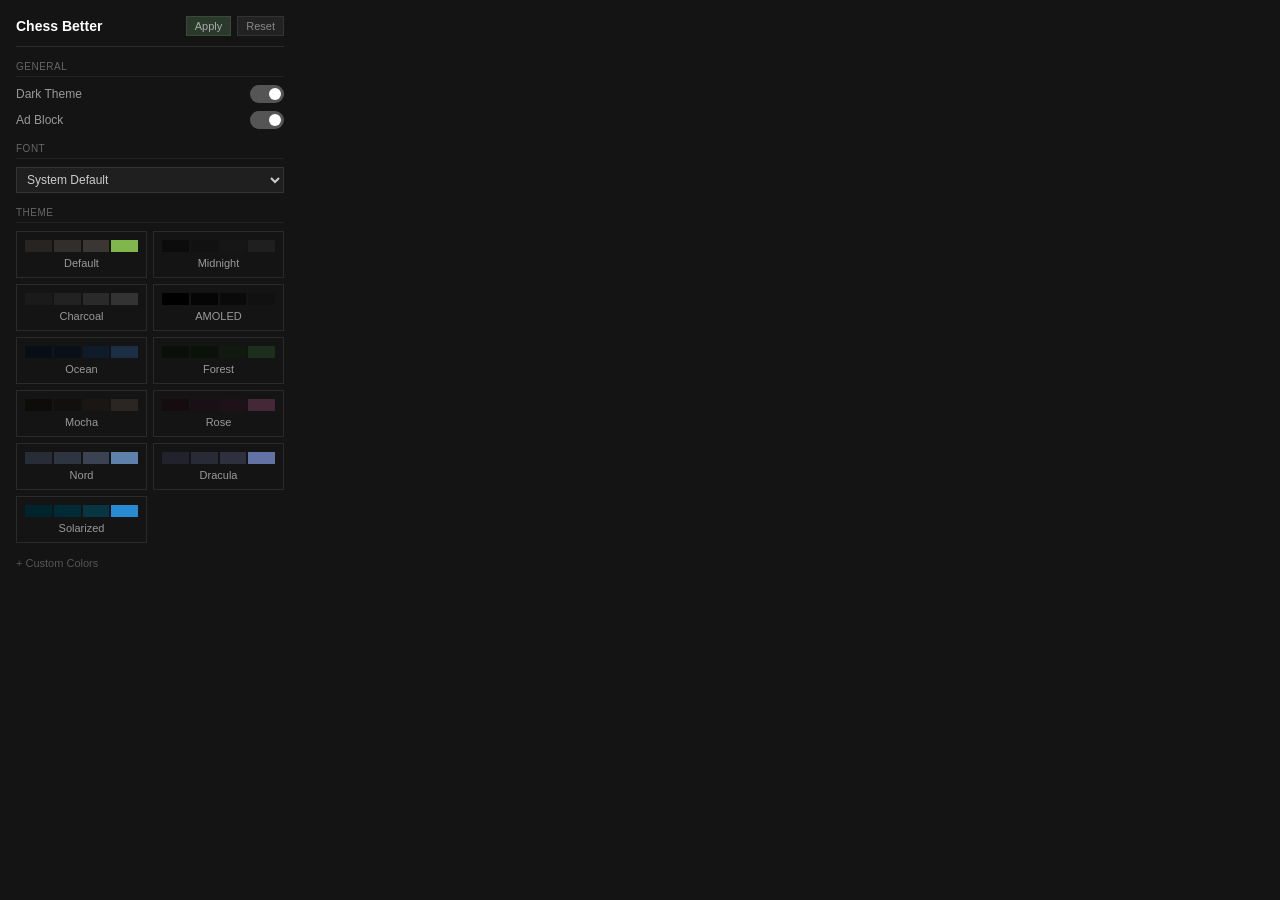
==== popup.html @ ce78c3da "first commit" ====
<!DOCTYPE html>
<html>
<head>
  <meta charset="utf-8">
  <style>
    * { margin: 0; padding: 0; box-sizing: border-box; }

    body {
      width: 300px;
      max-height: 520px;
      overflow-y: auto;
      padding: 16px;
      background: #141414;
      color: #ccc;
      font-family: -apple-system, BlinkMacSystemFont, 'Segoe UI', sans-serif;
      font-size: 12px;
    }

    .header {
      margin-bottom: 14px;
      padding-bottom: 10px;
      border-bottom: 1px solid #2a2a2a;
      font-size: 14px;
      font-weight: 600;
      color: #fff;
      display: flex;
      justify-content: space-between;
      align-items: center;
    }

    .header-btns {
      display: flex;
      gap: 6px;
    }

    .header-btn {
      font-size: 11px;
      background: #222;
      border: 1px solid #333;
      color: #888;
      padding: 3px 8px;
      cursor: pointer;
    }

    .header-btn:hover { background: #2a2a2a; color: #aaa; }

    .apply-btn {
      background: #2a3a2a !important;
      border-color: #3a4a3a !important;
      color: #aaa !important;
    }

    .apply-btn:hover { background: #3a4a3a !important; color: #ccc !important; }

    .section {
      margin-bottom: 14px;
    }

    .section-title {
      font-size: 10px;
      text-transform: uppercase;
      letter-spacing: 0.5px;
      color: #666;
      margin-bottom: 8px;
      padding-bottom: 4px;
      border-bottom: 1px solid #222;
    }

    .row {
      display: flex;
      align-items: center;
      justify-content: space-between;
      margin-bottom: 8px;
    }

    .label { color: #999; font-size: 12px; }

    .toggle {
      position: relative;
      width: 34px;
      height: 18px;
    }

    .toggle input { opacity: 0; width: 0; height: 0; }

    .slider {
      position: absolute;
      inset: 0;
      background: #333;
      border-radius: 9px;
      cursor: pointer;
    }

    .slider::before {
      content: '';
      position: absolute;
      width: 12px;
      height: 12px;
      left: 3px;
      top: 3px;
      background: #fff;
      border-radius: 50%;
      transition: transform 0.15s;
    }

    .toggle input:checked + .slider { background: #555; }
    .toggle input:checked + .slider::before { transform: translateX(16px); }

    /* Theme presets */
    .theme-grid {
      display: grid;
      grid-template-columns: 1fr 1fr;
      gap: 6px;
      margin-bottom: 4px;
    }

    .theme-card {
      padding: 8px;
      border: 1px solid #2a2a2a;
      cursor: pointer;
      text-align: center;
      font-size: 11px;
      color: #999;
    }

    .theme-card:hover {
      border-color: #444;
      color: #ccc;
    }

    .theme-card.active {
      border-color: #666;
      color: #fff;
    }

    .theme-preview {
      display: flex;
      gap: 2px;
      height: 12px;
      margin-bottom: 5px;
    }

    .theme-preview span {
      flex: 1;
    }

    /* Custom section (collapsible) */
    .custom-toggle {
      font-size: 11px;
      color: #555;
      cursor: pointer;
      margin-top: 6px;
      margin-bottom: 8px;
    }

    .custom-toggle:hover { color: #888; }

    .custom-panel {
      display: none;
    }

    .custom-panel.open {
      display: block;
    }

    .color-row {
      display: flex;
      align-items: center;
      justify-content: space-between;
      margin-bottom: 8px;
    }

    .color-picker {
      -webkit-appearance: none;
      appearance: none;
      width: 28px;
      height: 20px;
      border: 1px solid #333;
      background: none;
      cursor: pointer;
      padding: 0;
    }

    .color-picker::-webkit-color-swatch-wrapper { padding: 1px; }
    .color-picker::-webkit-color-swatch { border: none; }

    .range-row {
      display: flex;
      align-items: center;
      justify-content: space-between;
      margin-bottom: 8px;
    }

    .range-row input[type="range"] {
      -webkit-appearance: none;
      appearance: none;
      flex: 1;
      height: 3px;
      background: #333;
      outline: none;
      margin: 0 8px;
    }

    .range-row input[type="range"]::-webkit-slider-thumb {
      -webkit-appearance: none;
      appearance: none;
      width: 12px;
      height: 12px;
      background: #888;
      border-radius: 50%;
      cursor: pointer;
    }

    .range-val {
      font-size: 11px;
      color: #666;
      min-width: 36px;
      text-align: right;
    }

    ::-webkit-scrollbar { width: 4px; }
    ::-webkit-scrollbar-track { background: #141414; }
    ::-webkit-scrollbar-thumb { background: #333; }
  </style>
</head>
<body>
  <div class="header">
    Chess Better
    <div class="header-btns">
      <button class="header-btn apply-btn" id="applyBtn">Apply</button>
      <button class="header-btn" id="resetBtn">Reset</button>
    </div>
  </div>

  <!-- General -->
  <div class="section">
    <div class="section-title">General</div>
    <div class="row">
      <span class="label">Dark Theme</span>
      <label class="toggle"><input type="checkbox" id="theme" checked><span class="slider"></span></label>
    </div>
    <div class="row">
      <span class="label">Ad Block</span>
      <label class="toggle"><input type="checkbox" id="adblock" checked><span class="slider"></span></label>
    </div>
  </div>

  <!-- Font -->
  <div class="section">
    <div class="section-title">Font</div>
    <div class="row">
      <select id="fontFamily" style="flex:1; background:#1f1f1f; border:1px solid #333; color:#ccc; padding:4px 6px; font-size:12px; outline:none;">
        <option value="system">System Default</option>
        <option value="inter">Inter</option>
        <option value="roboto">Roboto</option>
        <option value="opensans">Open Sans</option>
        <option value="lato">Lato</option>
        <option value="nunito">Nunito</option>
        <option value="poppins">Poppins</option>
        <option value="mono">Monospace</option>
        <option value="jetbrains">JetBrains Mono</option>
      </select>
    </div>
  </div>

  <!-- Theme Presets -->
  <div class="section">
    <div class="section-title">Theme</div>
    <div class="theme-grid" id="themeGrid">

      <div class="theme-card" data-theme="default">
        <div class="theme-preview">
          <span style="background:#272421"></span>
          <span style="background:#312e2b"></span>
          <span style="background:#3a3733"></span>
          <span style="background:#81b64c"></span>
        </div>
        Default
      </div>

      <div class="theme-card" data-theme="midnight">
        <div class="theme-preview">
          <span style="background:#0c0c0c"></span>
          <span style="background:#111"></span>
          <span style="background:#161616"></span>
          <span style="background:#1f1f1f"></span>
        </div>
        Midnight
      </div>

      <div class="theme-card" data-theme="charcoal">
        <div class="theme-preview">
          <span style="background:#1a1a1a"></span>
          <span style="background:#222"></span>
          <span style="background:#2a2a2a"></span>
          <span style="background:#333"></span>
        </div>
        Charcoal
      </div>

      <div class="theme-card" data-theme="amoled">
        <div class="theme-preview">
          <span style="background:#000"></span>
          <span style="background:#050505"></span>
          <span style="background:#0a0a0a"></span>
          <span style="background:#111"></span>
        </div>
        AMOLED
      </div>

      <div class="theme-card" data-theme="ocean">
        <div class="theme-preview">
          <span style="background:#080e16"></span>
          <span style="background:#0a1018"></span>
          <span style="background:#0f1a2a"></span>
          <span style="background:#1a2e44"></span>
        </div>
        Ocean
      </div>

      <div class="theme-card" data-theme="forest">
        <div class="theme-preview">
          <span style="background:#081008"></span>
          <span style="background:#0a120a"></span>
          <span style="background:#111a11"></span>
          <span style="background:#1c2e1c"></span>
        </div>
        Forest
      </div>

      <div class="theme-card" data-theme="mocha">
        <div class="theme-preview">
          <span style="background:#0e0c0a"></span>
          <span style="background:#12100e"></span>
          <span style="background:#1a1614"></span>
          <span style="background:#2c2622"></span>
        </div>
        Mocha
      </div>

      <div class="theme-card" data-theme="rose">
        <div class="theme-preview">
          <span style="background:#150c10"></span>
          <span style="background:#1a0f14"></span>
          <span style="background:#1e1218"></span>
          <span style="background:#442838"></span>
        </div>
        Rose
      </div>

      <div class="theme-card" data-theme="nord">
        <div class="theme-preview">
          <span style="background:#272c36"></span>
          <span style="background:#2e3440"></span>
          <span style="background:#3b4252"></span>
          <span style="background:#5e81ac"></span>
        </div>
        Nord
      </div>

      <div class="theme-card" data-theme="dracula">
        <div class="theme-preview">
          <span style="background:#21222c"></span>
          <span style="background:#282a36"></span>
          <span style="background:#2e303e"></span>
          <span style="background:#6272a4"></span>
        </div>
        Dracula
      </div>

      <div class="theme-card" data-theme="solarized">
        <div class="theme-preview">
          <span style="background:#00242d"></span>
          <span style="background:#002b36"></span>
          <span style="background:#073642"></span>
          <span style="background:#268bd2"></span>
        </div>
        Solarized
      </div>

    </div>
  </div>

  <!-- Custom (collapsible) -->
  <div class="section">
    <div class="custom-toggle" id="customToggle">+ Custom Colors</div>
    <div class="custom-panel" id="customPanel">

      <div class="section-title">Sidebar</div>
      <div class="color-row">
        <span class="label">Background</span>
        <input type="color" class="color-picker" id="sidebarBg" value="#0c0c0c">
      </div>
      <div class="color-row">
        <span class="label">Link Color</span>
        <input type="color" class="color-picker" id="sidebarLink" value="#888888">
      </div>
      <div class="color-row">
        <span class="label">Link Hover BG</span>
        <input type="color" class="color-picker" id="sidebarLinkHoverBg" value="#1a1a1a">
      </div>
      <div class="range-row">
        <span class="label">Width</span>
        <input type="range" id="sidebarWidth" min="150" max="350" step="5" value="220">
        <span class="range-val" id="sidebarWidthVal">220px</span>
      </div>

      <div class="section-title">Background & Panels</div>
      <div class="color-row">
        <span class="label">Page Background</span>
        <input type="color" class="color-picker" id="bg" value="#111111">
      </div>
      <div class="color-row">
        <span class="label">Panel Background</span>
        <input type="color" class="color-picker" id="panelBg" value="#161616">
      </div>
      <div class="color-row">
        <span class="label">Section Header</span>
        <input type="color" class="color-picker" id="sectionHeaderBg" value="#1f1f1f">
      </div>

      <div class="section-title">Buttons</div>
      <div class="color-row">
        <span class="label">Background</span>
        <input type="color" class="color-picker" id="btnBg" value="#1f1f1f">
      </div>
      <div class="color-row">
        <span class="label">Text</span>
        <input type="color" class="color-picker" id="btnText" value="#aaaaaa">
      </div>
      <div class="color-row">
        <span class="label">Hover BG</span>
        <input type="color" class="color-picker" id="btnHoverBg" value="#282828">
      </div>
      <div class="color-row">
        <span class="label">Primary BG</span>
        <input type="color" class="color-picker" id="btnPrimaryBg" value="#2a2a2a">
      </div>

      <div class="section-title">Text</div>
      <div class="color-row">
        <span class="label">Text Color</span>
        <input type="color" class="color-picker" id="text" value="#cccccc">
      </div>

    </div>
  </div>

  <script src="popup.js"></script>
</body>
</html>
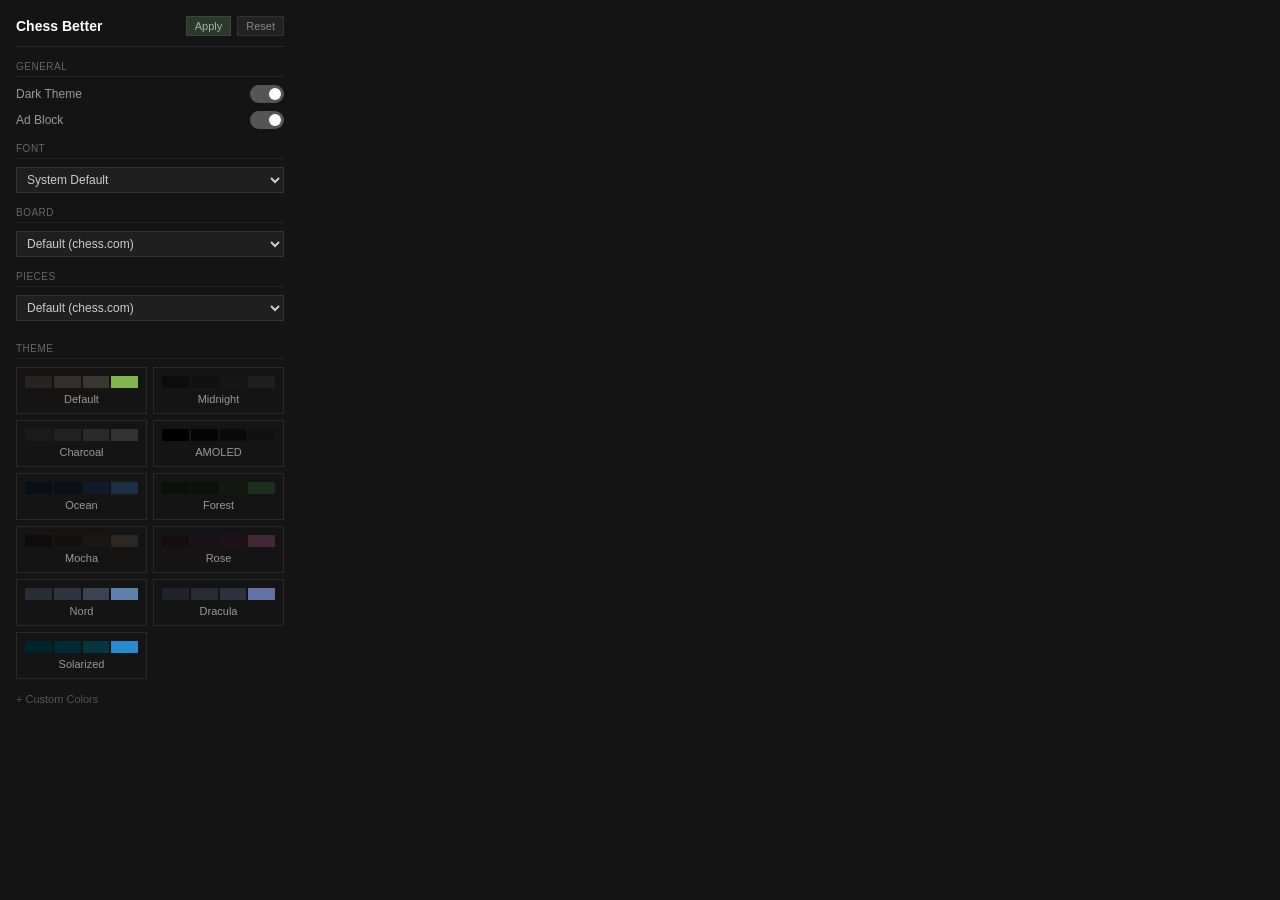
==== commit e9bed0fa: "Add custom board/piece themes, dark theme toggle, primary button styling, ad blocker optimization - " ====
--- a/popup.html
+++ b/popup.html
@@ -263,6 +263,59 @@
     </div>
   </div>
 
+  <!-- Board & Pieces -->
+  <div class="section">
+    <div class="section-title">Board</div>
+    <div class="row">
+      <select id="boardTheme" style="flex:1; background:#1f1f1f; border:1px solid #333; color:#ccc; padding:4px 6px; font-size:12px; outline:none;">
+        <option value="none">Default (chess.com)</option>
+        <option value="walnut">Walnut</option>
+        <option value="burled_wood">Burled Wood</option>
+        <option value="dark_wood">Dark Wood</option>
+        <option value="tournament">Tournament</option>
+        <option value="brown">Brown</option>
+        <option value="green">Green</option>
+        <option value="tan">Tan</option>
+        <option value="marble">Marble</option>
+        <option value="stone">Stone</option>
+        <option value="parchment">Parchment</option>
+        <option value="blue">Blue</option>
+        <option value="sand">Sand</option>
+        <option value="orange">Orange</option>
+      </select>
+    </div>
+  </div>
+
+  <div class="section">
+    <div class="section-title">Pieces</div>
+    <div class="row">
+      <select id="pieceTheme" style="flex:1; background:#1f1f1f; border:1px solid #333; color:#ccc; padding:4px 6px; font-size:12px; outline:none;">
+        <option value="none">Default (chess.com)</option>
+        <optgroup label="Chess.com">
+          <option value="neo_wood">Neo Wood</option>
+          <option value="wood">Wood</option>
+          <option value="tournament">Tournament</option>
+          <option value="classic">Classic</option>
+          <option value="neo">Neo</option>
+          <option value="marble">Marble</option>
+          <option value="metal">Metal</option>
+          <option value="vintage">Vintage</option>
+          <option value="glass">Glass</option>
+        </optgroup>
+        <optgroup label="Lichess (Open Source)">
+          <option value="staunty">Staunty</option>
+          <option value="dubrovny">Dubrovny</option>
+          <option value="cooke">Cooke</option>
+          <option value="california">California</option>
+          <option value="cburnett">Cburnett</option>
+          <option value="merida">Merida</option>
+          <option value="pirouetti">Pirouetti</option>
+        </optgroup>
+      </select>
+    </div>
+    <div id="piecePreview" style="display:flex; gap:2px; margin-top:8px; justify-content:center;"></div>
+  </div>
+
   <!-- Theme Presets -->
   <div class="section">
     <div class="section-title">Theme</div>
@@ -436,6 +489,10 @@
         <span class="label">Primary BG</span>
         <input type="color" class="color-picker" id="btnPrimaryBg" value="#2a2a2a">
       </div>
+      <div class="color-row">
+        <span class="label">Primary Text</span>
+        <input type="color" class="color-picker" id="btnPrimaryText" value="#cccccc">
+      </div>
 
       <div class="section-title">Text</div>
       <div class="color-row">
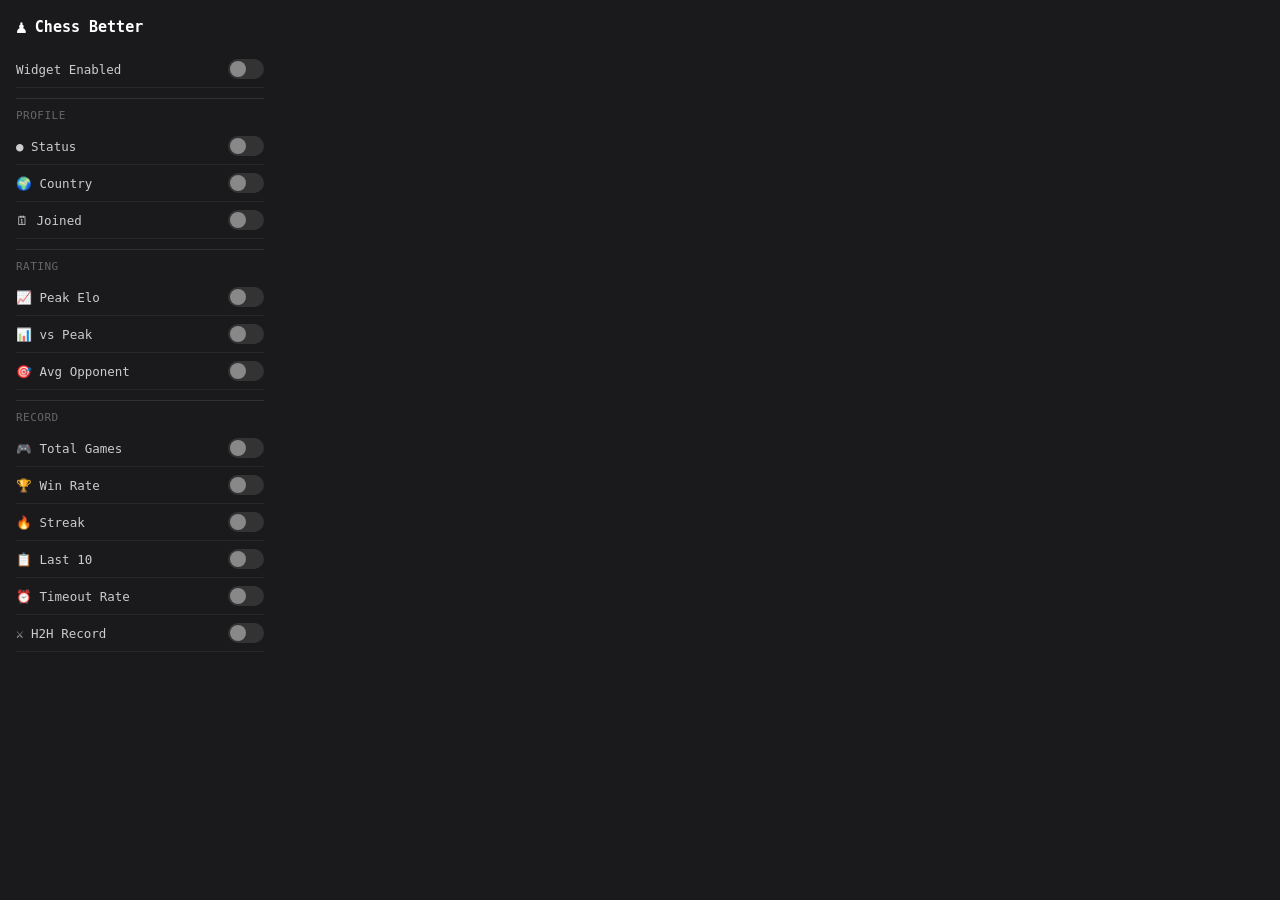
==== commit e25b4928: "Rebuild as opponent info widget + ad blocker - Draggable widget showing opponent stats (peak elo, co" ====
--- a/popup.html
+++ b/popup.html
@@ -1,506 +1,160 @@
 <!DOCTYPE html>
 <html>
 <head>
-  <meta charset="utf-8">
-  <style>
-    * { margin: 0; padding: 0; box-sizing: border-box; }
-
-    body {
-      width: 300px;
-      max-height: 520px;
-      overflow-y: auto;
-      padding: 16px;
-      background: #141414;
-      color: #ccc;
-      font-family: -apple-system, BlinkMacSystemFont, 'Segoe UI', sans-serif;
-      font-size: 12px;
-    }
-
-    .header {
-      margin-bottom: 14px;
-      padding-bottom: 10px;
-      border-bottom: 1px solid #2a2a2a;
-      font-size: 14px;
-      font-weight: 600;
-      color: #fff;
-      display: flex;
-      justify-content: space-between;
-      align-items: center;
-    }
-
-    .header-btns {
-      display: flex;
-      gap: 6px;
-    }
-
-    .header-btn {
-      font-size: 11px;
-      background: #222;
-      border: 1px solid #333;
-      color: #888;
-      padding: 3px 8px;
-      cursor: pointer;
-    }
-
-    .header-btn:hover { background: #2a2a2a; color: #aaa; }
-
-    .apply-btn {
-      background: #2a3a2a !important;
-      border-color: #3a4a3a !important;
-      color: #aaa !important;
-    }
-
-    .apply-btn:hover { background: #3a4a3a !important; color: #ccc !important; }
-
-    .section {
-      margin-bottom: 14px;
-    }
-
-    .section-title {
-      font-size: 10px;
-      text-transform: uppercase;
-      letter-spacing: 0.5px;
-      color: #666;
-      margin-bottom: 8px;
-      padding-bottom: 4px;
-      border-bottom: 1px solid #222;
-    }
-
-    .row {
-      display: flex;
-      align-items: center;
-      justify-content: space-between;
-      margin-bottom: 8px;
-    }
-
-    .label { color: #999; font-size: 12px; }
-
-    .toggle {
-      position: relative;
-      width: 34px;
-      height: 18px;
-    }
-
-    .toggle input { opacity: 0; width: 0; height: 0; }
-
-    .slider {
-      position: absolute;
-      inset: 0;
-      background: #333;
-      border-radius: 9px;
-      cursor: pointer;
-    }
-
-    .slider::before {
-      content: '';
-      position: absolute;
-      width: 12px;
-      height: 12px;
-      left: 3px;
-      top: 3px;
-      background: #fff;
-      border-radius: 50%;
-      transition: transform 0.15s;
-    }
-
-    .toggle input:checked + .slider { background: #555; }
-    .toggle input:checked + .slider::before { transform: translateX(16px); }
-
-    /* Theme presets */
-    .theme-grid {
-      display: grid;
-      grid-template-columns: 1fr 1fr;
-      gap: 6px;
-      margin-bottom: 4px;
-    }
-
-    .theme-card {
-      padding: 8px;
-      border: 1px solid #2a2a2a;
-      cursor: pointer;
-      text-align: center;
-      font-size: 11px;
-      color: #999;
-    }
-
-    .theme-card:hover {
-      border-color: #444;
-      color: #ccc;
-    }
-
-    .theme-card.active {
-      border-color: #666;
-      color: #fff;
-    }
-
-    .theme-preview {
-      display: flex;
-      gap: 2px;
-      height: 12px;
-      margin-bottom: 5px;
-    }
-
-    .theme-preview span {
-      flex: 1;
-    }
-
-    /* Custom section (collapsible) */
-    .custom-toggle {
-      font-size: 11px;
-      color: #555;
-      cursor: pointer;
-      margin-top: 6px;
-      margin-bottom: 8px;
-    }
-
-    .custom-toggle:hover { color: #888; }
-
-    .custom-panel {
-      display: none;
-    }
-
-    .custom-panel.open {
-      display: block;
-    }
-
-    .color-row {
-      display: flex;
-      align-items: center;
-      justify-content: space-between;
-      margin-bottom: 8px;
-    }
-
-    .color-picker {
-      -webkit-appearance: none;
-      appearance: none;
-      width: 28px;
-      height: 20px;
-      border: 1px solid #333;
-      background: none;
-      cursor: pointer;
-      padding: 0;
-    }
-
-    .color-picker::-webkit-color-swatch-wrapper { padding: 1px; }
-    .color-picker::-webkit-color-swatch { border: none; }
-
-    .range-row {
-      display: flex;
-      align-items: center;
-      justify-content: space-between;
-      margin-bottom: 8px;
-    }
-
-    .range-row input[type="range"] {
-      -webkit-appearance: none;
-      appearance: none;
-      flex: 1;
-      height: 3px;
-      background: #333;
-      outline: none;
-      margin: 0 8px;
-    }
-
-    .range-row input[type="range"]::-webkit-slider-thumb {
-      -webkit-appearance: none;
-      appearance: none;
-      width: 12px;
-      height: 12px;
-      background: #888;
-      border-radius: 50%;
-      cursor: pointer;
-    }
-
-    .range-val {
-      font-size: 11px;
-      color: #666;
-      min-width: 36px;
-      text-align: right;
-    }
-
-    ::-webkit-scrollbar { width: 4px; }
-    ::-webkit-scrollbar-track { background: #141414; }
-    ::-webkit-scrollbar-thumb { background: #333; }
-  </style>
+<meta charset="utf-8">
+<style>
+* { margin: 0; padding: 0; box-sizing: border-box; }
+body {
+  width: 280px;
+  background: #1a1a1d;
+  color: #e4e4e7;
+  font-family: "SF Mono", "Cascadia Code", "JetBrains Mono", "Consolas", monospace;
+  font-size: 13px;
+  padding: 16px;
+}
+h1 {
+  font-size: 15px;
+  font-weight: 700;
+  margin-bottom: 14px;
+  color: #fff;
+  display: flex;
+  align-items: center;
+  gap: 8px;
+}
+h1 span { font-size: 18px; }
+.toggle-row {
+  display: flex;
+  align-items: center;
+  justify-content: space-between;
+  padding: 8px 0;
+  border-bottom: 1px solid rgba(255,255,255,0.06);
+}
+.toggle-row:last-child { border-bottom: none; }
+.toggle-label {
+  font-size: 12.5px;
+  color: #ccc;
+}
+.switch {
+  position: relative;
+  width: 36px;
+  height: 20px;
+  flex-shrink: 0;
+}
+.switch input {
+  opacity: 0;
+  width: 0;
+  height: 0;
+}
+.slider {
+  position: absolute;
+  inset: 0;
+  background: #333;
+  border-radius: 10px;
+  cursor: pointer;
+  transition: background 0.2s;
+}
+.slider::before {
+  content: "";
+  position: absolute;
+  width: 16px;
+  height: 16px;
+  left: 2px;
+  top: 2px;
+  background: #888;
+  border-radius: 50%;
+  transition: transform 0.2s, background 0.2s;
+}
+.switch input:checked + .slider {
+  background: #2d5a2d;
+}
+.switch input:checked + .slider::before {
+  transform: translateX(16px);
+  background: #81b64c;
+}
+.divider {
+  height: 1px;
+  background: rgba(255,255,255,0.1);
+  margin: 10px 0;
+}
+.section-label {
+  font-size: 11px;
+  color: #666;
+  text-transform: uppercase;
+  letter-spacing: 0.5px;
+  margin-bottom: 6px;
+  margin-top: 4px;
+}
+</style>
 </head>
 <body>
-  <div class="header">
-    Chess Better
-    <div class="header-btns">
-      <button class="header-btn apply-btn" id="applyBtn">Apply</button>
-      <button class="header-btn" id="resetBtn">Reset</button>
-    </div>
+  <h1><span>♟</span> Chess Better</h1>
+
+  <div class="toggle-row">
+    <span class="toggle-label">Widget Enabled</span>
+    <label class="switch">
+      <input type="checkbox" id="enabled">
+      <span class="slider"></span>
+    </label>
   </div>
 
-  <!-- General -->
-  <div class="section">
-    <div class="section-title">General</div>
-    <div class="row">
-      <span class="label">Dark Theme</span>
-      <label class="toggle"><input type="checkbox" id="theme" checked><span class="slider"></span></label>
-    </div>
-    <div class="row">
-      <span class="label">Ad Block</span>
-      <label class="toggle"><input type="checkbox" id="adblock" checked><span class="slider"></span></label>
-    </div>
+  <div class="divider"></div>
+  <div class="section-label">Profile</div>
+
+  <div class="toggle-row">
+    <span class="toggle-label">● Status</span>
+    <label class="switch"><input type="checkbox" id="showStatus"><span class="slider"></span></label>
+  </div>
+  <div class="toggle-row">
+    <span class="toggle-label">🌍 Country</span>
+    <label class="switch"><input type="checkbox" id="showCountry"><span class="slider"></span></label>
+  </div>
+  <div class="toggle-row">
+    <span class="toggle-label">🗓 Joined</span>
+    <label class="switch"><input type="checkbox" id="showJoined"><span class="slider"></span></label>
   </div>
 
-  <!-- Font -->
-  <div class="section">
-    <div class="section-title">Font</div>
-    <div class="row">
-      <select id="fontFamily" style="flex:1; background:#1f1f1f; border:1px solid #333; color:#ccc; padding:4px 6px; font-size:12px; outline:none;">
-        <option value="system">System Default</option>
-        <option value="inter">Inter</option>
-        <option value="roboto">Roboto</option>
-        <option value="opensans">Open Sans</option>
-        <option value="lato">Lato</option>
-        <option value="nunito">Nunito</option>
-        <option value="poppins">Poppins</option>
-        <option value="mono">Monospace</option>
-        <option value="jetbrains">JetBrains Mono</option>
-      </select>
-    </div>
+  <div class="divider"></div>
+  <div class="section-label">Rating</div>
+
+  <div class="toggle-row">
+    <span class="toggle-label">📈 Peak Elo</span>
+    <label class="switch"><input type="checkbox" id="showPeak"><span class="slider"></span></label>
+  </div>
+  <div class="toggle-row">
+    <span class="toggle-label">📊 vs Peak</span>
+    <label class="switch"><input type="checkbox" id="showRatingDiff"><span class="slider"></span></label>
+  </div>
+  <div class="toggle-row">
+    <span class="toggle-label">🎯 Avg Opponent</span>
+    <label class="switch"><input type="checkbox" id="showAvgOpponent"><span class="slider"></span></label>
   </div>
 
-  <!-- Board & Pieces -->
-  <div class="section">
-    <div class="section-title">Board</div>
-    <div class="row">
-      <select id="boardTheme" style="flex:1; background:#1f1f1f; border:1px solid #333; color:#ccc; padding:4px 6px; font-size:12px; outline:none;">
-        <option value="none">Default (chess.com)</option>
-        <option value="walnut">Walnut</option>
-        <option value="burled_wood">Burled Wood</option>
-        <option value="dark_wood">Dark Wood</option>
-        <option value="tournament">Tournament</option>
-        <option value="brown">Brown</option>
-        <option value="green">Green</option>
-        <option value="tan">Tan</option>
-        <option value="marble">Marble</option>
-        <option value="stone">Stone</option>
-        <option value="parchment">Parchment</option>
-        <option value="blue">Blue</option>
-        <option value="sand">Sand</option>
-        <option value="orange">Orange</option>
-      </select>
-    </div>
+  <div class="divider"></div>
+  <div class="section-label">Record</div>
+
+  <div class="toggle-row">
+    <span class="toggle-label">🎮 Total Games</span>
+    <label class="switch"><input type="checkbox" id="showTotalGames"><span class="slider"></span></label>
   </div>
-
-  <div class="section">
-    <div class="section-title">Pieces</div>
-    <div class="row">
-      <select id="pieceTheme" style="flex:1; background:#1f1f1f; border:1px solid #333; color:#ccc; padding:4px 6px; font-size:12px; outline:none;">
-        <option value="none">Default (chess.com)</option>
-        <optgroup label="Chess.com">
-          <option value="neo_wood">Neo Wood</option>
-          <option value="wood">Wood</option>
-          <option value="tournament">Tournament</option>
-          <option value="classic">Classic</option>
-          <option value="neo">Neo</option>
-          <option value="marble">Marble</option>
-          <option value="metal">Metal</option>
-          <option value="vintage">Vintage</option>
-          <option value="glass">Glass</option>
-        </optgroup>
-        <optgroup label="Lichess (Open Source)">
-          <option value="staunty">Staunty</option>
-          <option value="dubrovny">Dubrovny</option>
-          <option value="cooke">Cooke</option>
-          <option value="california">California</option>
-          <option value="cburnett">Cburnett</option>
-          <option value="merida">Merida</option>
-          <option value="pirouetti">Pirouetti</option>
-        </optgroup>
-      </select>
-    </div>
-    <div id="piecePreview" style="display:flex; gap:2px; margin-top:8px; justify-content:center;"></div>
+  <div class="toggle-row">
+    <span class="toggle-label">🏆 Win Rate</span>
+    <label class="switch"><input type="checkbox" id="showWinRate"><span class="slider"></span></label>
   </div>
-
-  <!-- Theme Presets -->
-  <div class="section">
-    <div class="section-title">Theme</div>
-    <div class="theme-grid" id="themeGrid">
-
-      <div class="theme-card" data-theme="default">
-        <div class="theme-preview">
-          <span style="background:#272421"></span>
-          <span style="background:#312e2b"></span>
-          <span style="background:#3a3733"></span>
-          <span style="background:#81b64c"></span>
-        </div>
-        Default
-      </div>
-
-      <div class="theme-card" data-theme="midnight">
-        <div class="theme-preview">
-          <span style="background:#0c0c0c"></span>
-          <span style="background:#111"></span>
-          <span style="background:#161616"></span>
-          <span style="background:#1f1f1f"></span>
-        </div>
-        Midnight
-      </div>
-
-      <div class="theme-card" data-theme="charcoal">
-        <div class="theme-preview">
-          <span style="background:#1a1a1a"></span>
-          <span style="background:#222"></span>
-          <span style="background:#2a2a2a"></span>
-          <span style="background:#333"></span>
-        </div>
-        Charcoal
-      </div>
-
-      <div class="theme-card" data-theme="amoled">
-        <div class="theme-preview">
-          <span style="background:#000"></span>
-          <span style="background:#050505"></span>
-          <span style="background:#0a0a0a"></span>
-          <span style="background:#111"></span>
-        </div>
-        AMOLED
-      </div>
-
-      <div class="theme-card" data-theme="ocean">
-        <div class="theme-preview">
-          <span style="background:#080e16"></span>
-          <span style="background:#0a1018"></span>
-          <span style="background:#0f1a2a"></span>
-          <span style="background:#1a2e44"></span>
-        </div>
-        Ocean
-      </div>
-
-      <div class="theme-card" data-theme="forest">
-        <div class="theme-preview">
-          <span style="background:#081008"></span>
-          <span style="background:#0a120a"></span>
-          <span style="background:#111a11"></span>
-          <span style="background:#1c2e1c"></span>
-        </div>
-        Forest
-      </div>
-
-      <div class="theme-card" data-theme="mocha">
-        <div class="theme-preview">
-          <span style="background:#0e0c0a"></span>
-          <span style="background:#12100e"></span>
-          <span style="background:#1a1614"></span>
-          <span style="background:#2c2622"></span>
-        </div>
-        Mocha
-      </div>
-
-      <div class="theme-card" data-theme="rose">
-        <div class="theme-preview">
-          <span style="background:#150c10"></span>
-          <span style="background:#1a0f14"></span>
-          <span style="background:#1e1218"></span>
-          <span style="background:#442838"></span>
-        </div>
-        Rose
-      </div>
-
-      <div class="theme-card" data-theme="nord">
-        <div class="theme-preview">
-          <span style="background:#272c36"></span>
-          <span style="background:#2e3440"></span>
-          <span style="background:#3b4252"></span>
-          <span style="background:#5e81ac"></span>
-        </div>
-        Nord
-      </div>
-
-      <div class="theme-card" data-theme="dracula">
-        <div class="theme-preview">
-          <span style="background:#21222c"></span>
-          <span style="background:#282a36"></span>
-          <span style="background:#2e303e"></span>
-          <span style="background:#6272a4"></span>
-        </div>
-        Dracula
-      </div>
-
-      <div class="theme-card" data-theme="solarized">
-        <div class="theme-preview">
-          <span style="background:#00242d"></span>
-          <span style="background:#002b36"></span>
-          <span style="background:#073642"></span>
-          <span style="background:#268bd2"></span>
-        </div>
-        Solarized
-      </div>
-
-    </div>
+  <div class="toggle-row">
+    <span class="toggle-label">🔥 Streak</span>
+    <label class="switch"><input type="checkbox" id="showStreak"><span class="slider"></span></label>
   </div>
-
-  <!-- Custom (collapsible) -->
-  <div class="section">
-    <div class="custom-toggle" id="customToggle">+ Custom Colors</div>
-    <div class="custom-panel" id="customPanel">
-
-      <div class="section-title">Sidebar</div>
-      <div class="color-row">
-        <span class="label">Background</span>
-        <input type="color" class="color-picker" id="sidebarBg" value="#0c0c0c">
-      </div>
-      <div class="color-row">
-        <span class="label">Link Color</span>
-        <input type="color" class="color-picker" id="sidebarLink" value="#888888">
-      </div>
-      <div class="color-row">
-        <span class="label">Link Hover BG</span>
-        <input type="color" class="color-picker" id="sidebarLinkHoverBg" value="#1a1a1a">
-      </div>
-      <div class="range-row">
-        <span class="label">Width</span>
-        <input type="range" id="sidebarWidth" min="150" max="350" step="5" value="220">
-        <span class="range-val" id="sidebarWidthVal">220px</span>
-      </div>
-
-      <div class="section-title">Background & Panels</div>
-      <div class="color-row">
-        <span class="label">Page Background</span>
-        <input type="color" class="color-picker" id="bg" value="#111111">
-      </div>
-      <div class="color-row">
-        <span class="label">Panel Background</span>
-        <input type="color" class="color-picker" id="panelBg" value="#161616">
-      </div>
-      <div class="color-row">
-        <span class="label">Section Header</span>
-        <input type="color" class="color-picker" id="sectionHeaderBg" value="#1f1f1f">
-      </div>
-
-      <div class="section-title">Buttons</div>
-      <div class="color-row">
-        <span class="label">Background</span>
-        <input type="color" class="color-picker" id="btnBg" value="#1f1f1f">
-      </div>
-      <div class="color-row">
-        <span class="label">Text</span>
-        <input type="color" class="color-picker" id="btnText" value="#aaaaaa">
-      </div>
-      <div class="color-row">
-        <span class="label">Hover BG</span>
-        <input type="color" class="color-picker" id="btnHoverBg" value="#282828">
-      </div>
-      <div class="color-row">
-        <span class="label">Primary BG</span>
-        <input type="color" class="color-picker" id="btnPrimaryBg" value="#2a2a2a">
-      </div>
-      <div class="color-row">
-        <span class="label">Primary Text</span>
-        <input type="color" class="color-picker" id="btnPrimaryText" value="#cccccc">
-      </div>
-
-      <div class="section-title">Text</div>
-      <div class="color-row">
-        <span class="label">Text Color</span>
-        <input type="color" class="color-picker" id="text" value="#cccccc">
-      </div>
-
-    </div>
+  <div class="toggle-row">
+    <span class="toggle-label">📋 Last 10</span>
+    <label class="switch"><input type="checkbox" id="showLast10"><span class="slider"></span></label>
+  </div>
+  <div class="toggle-row">
+    <span class="toggle-label">⏰ Timeout Rate</span>
+    <label class="switch"><input type="checkbox" id="showTimeoutRate"><span class="slider"></span></label>
+  </div>
+  <div class="toggle-row">
+    <span class="toggle-label">⚔️ H2H Record</span>
+    <label class="switch"><input type="checkbox" id="showH2H"><span class="slider"></span></label>
   </div>
 
   <script src="popup.js"></script>
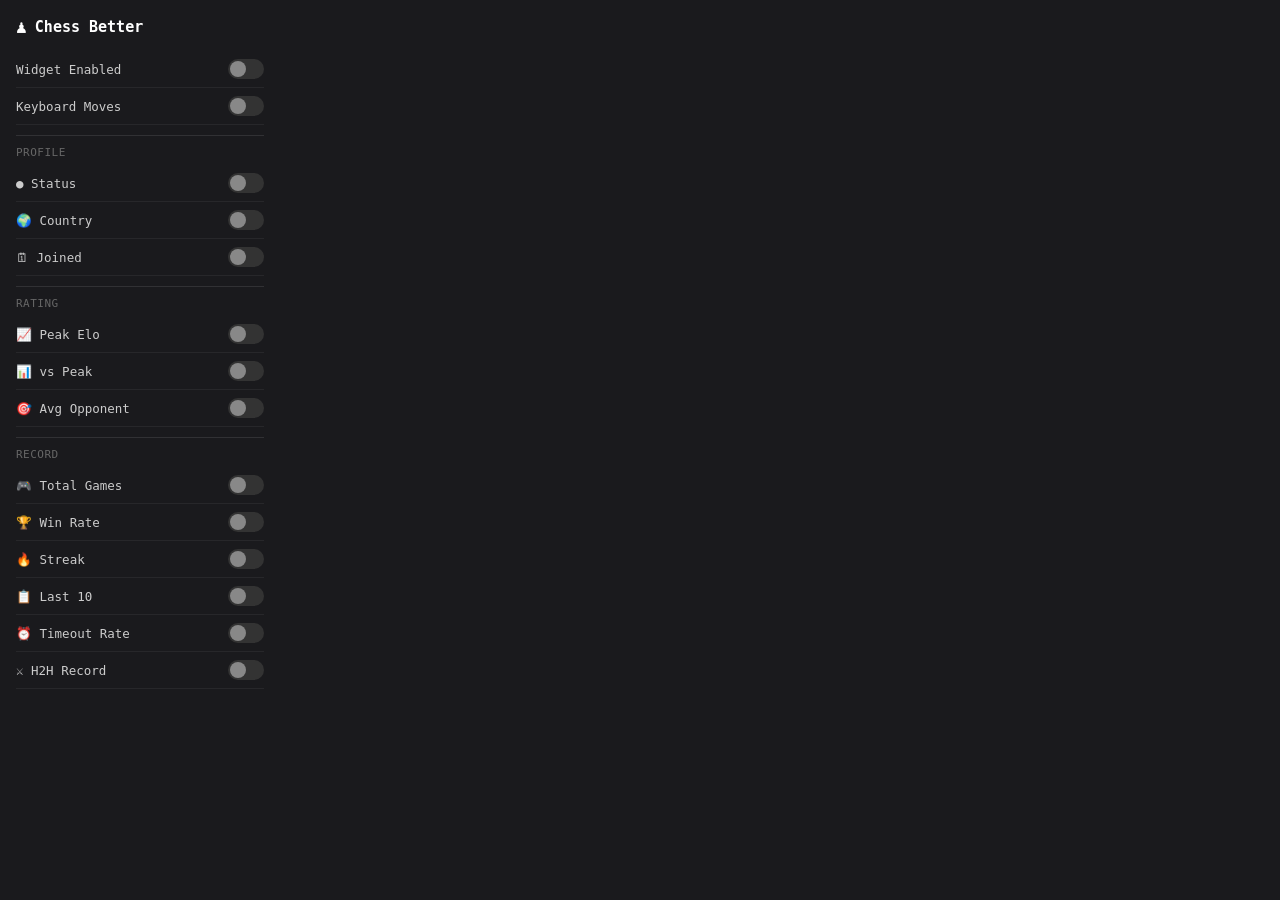
==== commit 0619ba15: "Add keyboard move input for chess.com (left-hand files, right-hand ranks)" ====
--- a/popup.html
+++ b/popup.html
@@ -97,6 +97,14 @@
     </label>
   </div>
 
+  <div class="toggle-row">
+    <span class="toggle-label">Keyboard Moves</span>
+    <label class="switch">
+      <input type="checkbox" id="kbMoves">
+      <span class="slider"></span>
+    </label>
+  </div>
+
   <div class="divider"></div>
   <div class="section-label">Profile</div>
 
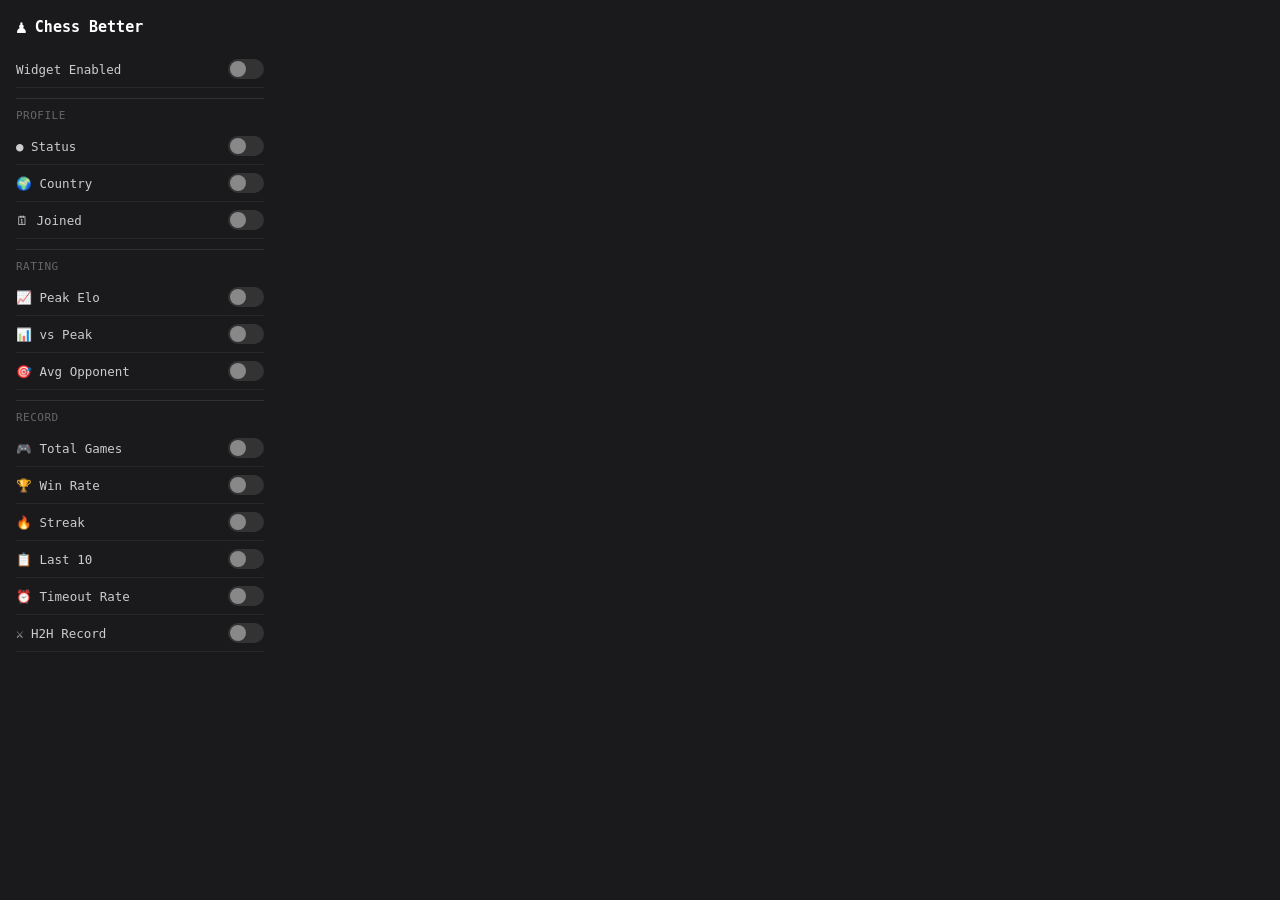
==== commit 6aa9ac2d: "Remove keyboard move feature and practice page" ====
--- a/popup.html
+++ b/popup.html
@@ -97,13 +97,6 @@
     </label>
   </div>
 
-  <div class="toggle-row">
-    <span class="toggle-label">Keyboard Moves</span>
-    <label class="switch">
-      <input type="checkbox" id="kbMoves">
-      <span class="slider"></span>
-    </label>
-  </div>
 
   <div class="divider"></div>
   <div class="section-label">Profile</div>
